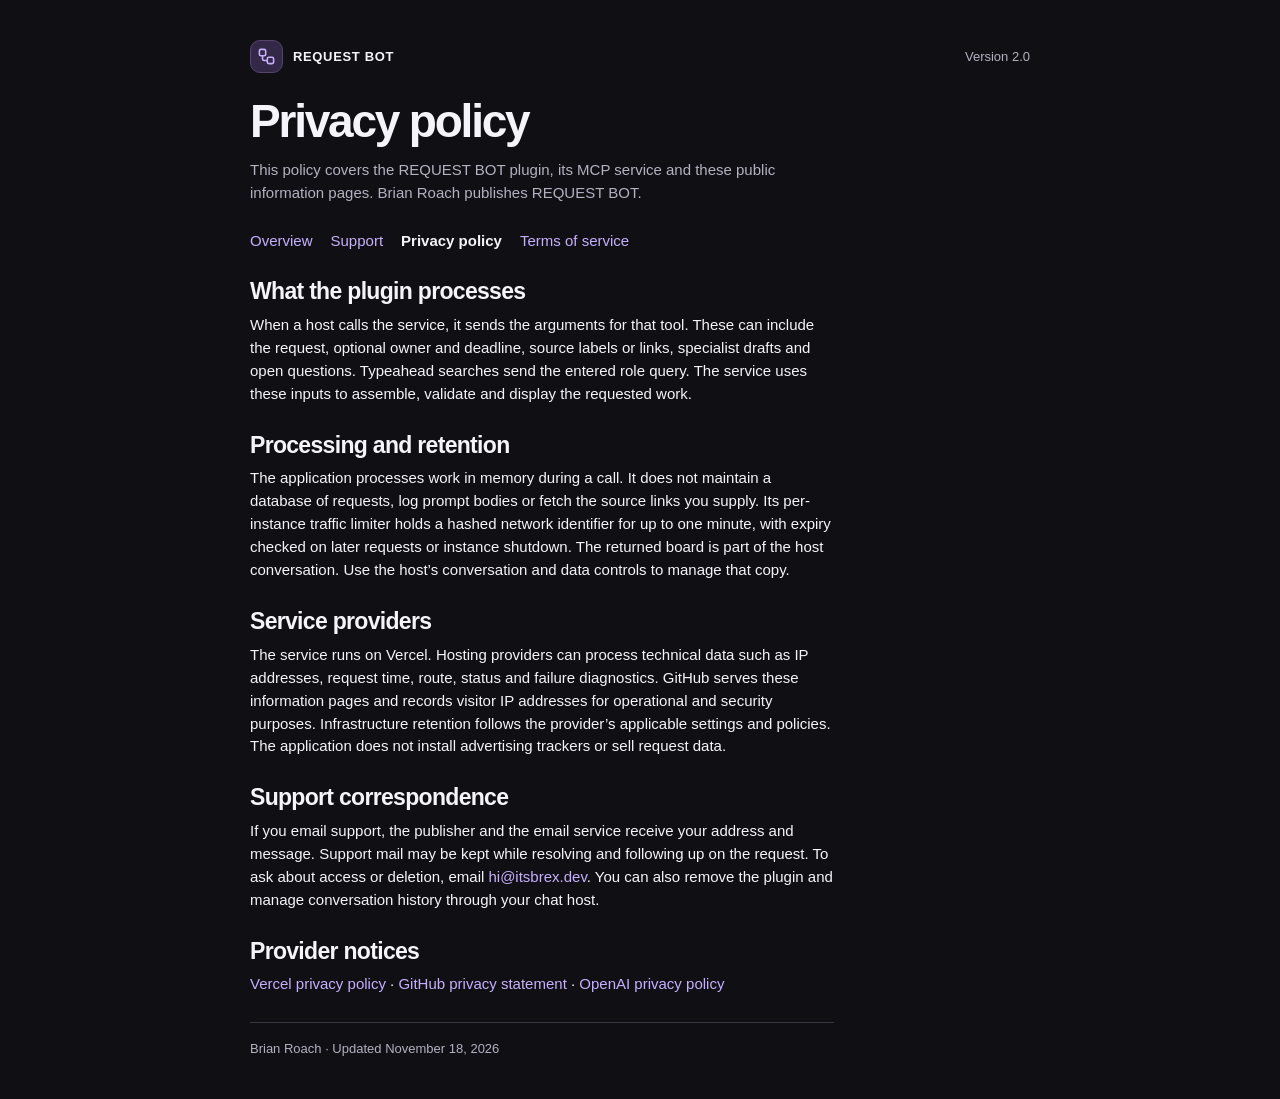
==== request-bot/privacy/index.html @ c8be2474 "Publish REQUEST BOT overview, support, privacy and terms on GitHub Pages" ====
<!doctype html><html lang="en" class="dark"><head><meta charset="utf-8"><meta name="viewport" content="width=device-width, initial-scale=1"><title>Privacy policy | REQUEST BOT</title><link rel="stylesheet" href="../site.css"></head><body><main class="wrap public"><div class="topline"><div class="wordmark"><span class="mark"><svg xmlns="http://www.w3.org/2000/svg" width="19" height="19" viewBox="0 0 24 24" fill="none" stroke="currentColor" stroke-width="2" stroke-linecap="round" stroke-linejoin="round" class="lucide lucide-workflow" aria-hidden="true"><rect width="8" height="8" x="3" y="3" rx="2"></rect><path d="M7 11v4a2 2 0 0 0 2 2h4"></path><rect width="8" height="8" x="13" y="13" rx="2"></rect></svg></span>REQUEST BOT</div><span class="meta fine">Version 2.0</span></div><article><header><h1>Privacy policy</h1><p class="sub">This policy covers the REQUEST BOT plugin, its MCP service and these public information pages. Brian Roach publishes REQUEST BOT.</p></header><nav aria-label="Site pages"><a href="../">Overview</a><a href="../support/">Support</a><a aria-current="page" href="../privacy/">Privacy policy</a><a href="../terms/">Terms of service</a></nav><section><h2>What the plugin processes</h2><p>When a host calls the service, it sends the arguments for that tool. These can include the request, optional owner and deadline, source labels or links, specialist drafts and open questions. Typeahead searches send the entered role query. The service uses these inputs to assemble, validate and display the requested work.</p></section><section><h2>Processing and retention</h2><p>The application processes work in memory during a call. It does not maintain a database of requests, log prompt bodies or fetch the source links you supply. Its per-instance traffic limiter holds a hashed network identifier for up to one minute, with expiry checked on later requests or instance shutdown. The returned board is part of the host conversation. Use the host’s conversation and data controls to manage that copy.</p></section><section><h2>Service providers</h2><p>The service runs on Vercel. Hosting providers can process technical data such as IP addresses, request time, route, status and failure diagnostics. GitHub serves these information pages and records visitor IP addresses for operational and security purposes. Infrastructure retention follows the provider’s applicable settings and policies. The application does not install advertising trackers or sell request data.</p></section><section><h2>Support correspondence</h2><p>If you email support, the publisher and the email service receive your address and message. Support mail may be kept while resolving and following up on the request. To ask about access or deletion, email <a href="mailto:hi@itsbrex.dev?subject=REQUEST%20BOT">hi@itsbrex.dev</a>. You can also remove the plugin and manage conversation history through your chat host.</p></section><section><h2>Provider notices</h2><p><a href="https://vercel.com/legal/privacy-policy">Vercel privacy policy</a> · <a href="https://docs.github.com/en/site-policy/privacy-policies/github-general-privacy-statement">GitHub privacy statement</a> · <a href="https://openai.com/policies/privacy-policy/">OpenAI privacy policy</a></p></section><footer class="fine meta">Brian Roach · Updated November 18, 2026</footer></article></main></body></html>
---- request-bot/site.css ----
/*! tailwindcss v4.3.5 | MIT License | https://tailwindcss.com */
@layer properties{@supports (((-webkit-hyphens:none)) and (not (margin-trim:block))) or ((-moz-orient:inline) and (not (color:rgb(from red r g b)))){*,:before,:after,::backdrop{--tw-outline-style:solid}}}@layer theme{:root,:host{--font-sans:Inter,ui-sans-serif,-apple-system,BlinkMacSystemFont,"Segoe UI",sans-serif;--font-mono:ui-monospace, SFMono-Regular, Menlo, Monaco, Consolas, "Liberation Mono", "Courier New", monospace;--default-font-family:var(--font-sans);--default-mono-font-family:var(--font-mono)}}@layer base{*,:after,:before,::backdrop{box-sizing:border-box;border:0 solid;margin:0;padding:0}::file-selector-button{box-sizing:border-box;border:0 solid;margin:0;padding:0}html,:host{-webkit-text-size-adjust:100%;tab-size:4;line-height:1.5;font-family:var(--default-font-family,-apple-system, BlinkMacSystemFont, "Segoe UI", Roboto, "Helvetica Neue", "Noto Sans", Arial, sans-serif, "Apple Color Emoji", "Segoe UI Emoji", "Segoe UI Symbol", "Noto Color Emoji");font-feature-settings:var(--default-font-feature-settings,normal);font-variation-settings:var(--default-font-variation-settings,normal);-webkit-tap-highlight-color:transparent}hr{height:0;color:inherit;border-top-width:1px}abbr:where([title]){-webkit-text-decoration:underline dotted;text-decoration:underline dotted}h1,h2,h3,h4,h5,h6{font-size:inherit;font-weight:inherit}a{color:inherit;-webkit-text-decoration:inherit;-webkit-text-decoration:inherit;-webkit-text-decoration:inherit;text-decoration:inherit}b,strong{font-weight:bolder}code,kbd,samp,pre{font-family:var(--default-mono-font-family,ui-monospace, SFMono-Regular, Menlo, Monaco, Consolas, "Liberation Mono", "Courier New", monospace);font-feature-settings:var(--default-mono-font-feature-settings,normal);font-variation-settings:var(--default-mono-font-variation-settings,normal);font-size:1em}small{font-size:80%}sub,sup{vertical-align:baseline;font-size:75%;line-height:0;position:relative}sub{bottom:-.25em}sup{top:-.5em}table{text-indent:0;border-color:inherit;border-collapse:collapse}:-moz-focusring:where(:not(iframe)){outline:auto}progress{vertical-align:baseline}summary{display:list-item}ol,ul,menu{list-style:none}img,svg,video,canvas,audio,iframe,embed,object{vertical-align:middle;display:block}img,video{max-width:100%;height:auto}button,input,select,optgroup,textarea{font:inherit;font-feature-settings:inherit;font-variation-settings:inherit;letter-spacing:inherit;color:inherit;opacity:1;background-color:#0000;border-radius:0}::file-selector-button{font:inherit;font-feature-settings:inherit;font-variation-settings:inherit;letter-spacing:inherit;color:inherit;opacity:1;background-color:#0000;border-radius:0}:where(select:is([multiple],[size])) optgroup{font-weight:bolder}:where(select:is([multiple],[size])) optgroup option{padding-inline-start:20px}::file-selector-button{margin-inline-end:4px}::placeholder{opacity:1}@supports (not ((-webkit-appearance:-apple-pay-button))) or (contain-intrinsic-size:1px){::placeholder{color:currentColor}@supports (color:color-mix(in lab, red, red)){::placeholder{color:color-mix(in oklab, currentcolor 50%, transparent)}}}textarea{resize:vertical}::-webkit-search-decoration{-webkit-appearance:none}::-webkit-date-and-time-value{min-height:1lh;text-align:inherit}::-webkit-datetime-edit{display:inline-flex}::-webkit-datetime-edit-fields-wrapper{padding:0}::-webkit-datetime-edit{padding-block:0}::-webkit-datetime-edit-year-field{padding-block:0}::-webkit-datetime-edit-month-field{padding-block:0}::-webkit-datetime-edit-day-field{padding-block:0}::-webkit-datetime-edit-hour-field{padding-block:0}::-webkit-datetime-edit-minute-field{padding-block:0}::-webkit-datetime-edit-second-field{padding-block:0}::-webkit-datetime-edit-millisecond-field{padding-block:0}::-webkit-datetime-edit-meridiem-field{padding-block:0}::-webkit-calendar-picker-indicator{line-height:1}:-moz-ui-invalid{box-shadow:none}button,input:where([type=button],[type=reset],[type=submit]){appearance:button}::file-selector-button{appearance:button}::-webkit-inner-spin-button{height:auto}::-webkit-outer-spin-button{height:auto}[hidden]:where(:not([hidden=until-found])){display:none!important}}@layer components;@layer utilities{.visible{visibility:visible}.absolute{position:absolute}.isolate{isolation:isolate}.block{display:block}.table{display:table}.outline{outline-style:var(--tw-outline-style);outline-width:1px}}:root{color-scheme:dark;--ink:#f5f4fa;--muted:#b4b1c1;--violet:#c7afff;--accent:#9a72ee;--line:#383440;--panel:#1c1a21}*{box-sizing:border-box}body{color:var(--ink);font:15px/1.53 var(--font-sans,system-ui);overflow-wrap:anywhere;background:#101014;margin:0}h1,h2,h3,p{margin:0}button,input,textarea{font:inherit}button,a,summary{touch-action:manipulation}button,summary{cursor:pointer}button:disabled{opacity:.55;cursor:wait}a{color:var(--violet);text-underline-offset:3px}button:focus-visible,a:focus-visible,summary:focus-visible,input:focus-visible,textarea:focus-visible{outline-offset:3px;outline:3px solid #d2bfff}.wrap{max-width:860px;margin:auto;padding:clamp(16px,4vw,40px)}.topline{justify-content:space-between;align-items:center;gap:10px;margin-bottom:24px;display:flex}.wordmark{letter-spacing:.05em;align-items:center;gap:10px;font-size:13px;font-weight:700;display:flex}.mark{width:33px;height:33px;color:var(--violet);background:#332847;border:1px solid #56446f;border-radius:10px;place-items:center;display:grid}.eyebrow{color:var(--violet);font-size:12px;font-weight:600}.sub,.meta,small{color:var(--muted)}h1{letter-spacing:-.048em;font-size:clamp(29px,5vw,46px);font-weight:650;line-height:1.08}h2{letter-spacing:-.03em;font-size:23px;font-weight:640;line-height:1.2}h3{font-size:16px;font-weight:650;line-height:1.4}.sub{margin-top:9px}.card{background:var(--panel);border:1px solid var(--line);border-radius:15px;padding:17px}.stack{gap:12px;display:grid}.section{margin-top:22px}.row,.actions,.nav{flex-wrap:wrap;align-items:center;gap:10px;display:flex}.row.between{justify-content:space-between}.button,.tab,.chip{border-radius:9px;justify-content:center;align-items:center;gap:7px;min-height:44px;padding:9px 14px;font-size:14px;font-weight:620;text-decoration:none;display:inline-flex}.primary{color:#1d142c;background:#c7afff;border:1px solid #c7afff}.outline,.tab{color:var(--ink);border:1px solid var(--line);background:#211e28}.ghost{color:var(--violet);background:0 0;border:1px solid #0000}.tab.active{color:#ecdeff;background:#383044;border-color:#6f568c}.nav{gap:6px;margin:20px 0 14px}.badge{color:var(--violet);font-size:12px;font-weight:600;display:inline-block}.grid{grid-template-columns:repeat(auto-fit,minmax(min(100%,235px),1fr));gap:10px;display:grid}.role-card{text-align:left;color:var(--ink);gap:6px;width:100%;font-weight:400;display:grid}.role-card:hover,details.card[open]{border-color:#695285}.tasknum{color:var(--violet);background:#292331;border-radius:6px;place-items:center;padding:3px 9px;font:12px/1.5 ui-monospace,monospace;display:inline-grid}.field{margin-bottom:7px;font-size:14px;font-weight:600;display:block}textarea,input{color:var(--ink);background:#17151c;border:1px solid #55505f;border-radius:9px;width:100%;padding:11px 12px}textarea{resize:vertical;min-height:78px}.table-scroll{overflow:auto}.table-scroll table{border-collapse:collapse;text-align:left;min-width:100%}.table-scroll th,.table-scroll td{border-bottom:1px solid var(--line);vertical-align:top;padding:8px}.table-scroll th{color:var(--violet)}details>summary{align-content:center;min-height:44px;font-weight:600}.block{border-top:1px solid var(--line);padding:12px 0}.block p{white-space:pre-line}.block ul,.checks{padding-left:20px;list-style:outside}.block p,.block ul,.block .table-scroll{margin-top:5px}.block small{margin-top:7px;display:block}.note{border-left:3px solid var(--accent);color:#d5d0df;padding-left:12px}.notice{color:#e5d5ff}.fine{font-size:13px}.public article{max-width:70ch}.public section,.public footer{margin-top:26px}.public section p,.public section ul{margin-top:8px}.public header h1{margin-bottom:12px}.public nav{flex-wrap:wrap;gap:18px;margin:25px 0;display:flex}.public nav a[aria-current=page]{color:var(--ink);font-weight:650}.public footer{border-top:1px solid var(--line);padding-top:16px}@media (max-width:430px){.wrap{padding:16px 12px}.card{padding:13px}.topline{margin-bottom:16px}.nav{gap:4px}.tab{padding:8px 10px}.actions .button{flex-grow:1}}@media (prefers-reduced-motion:no-preference){.role-card,.button,.tab{transition:background-color .14s,border-color .14s}.button:active{transform:translateY(1px)}}@property --tw-outline-style{syntax:"*";inherits:false;initial-value:solid}
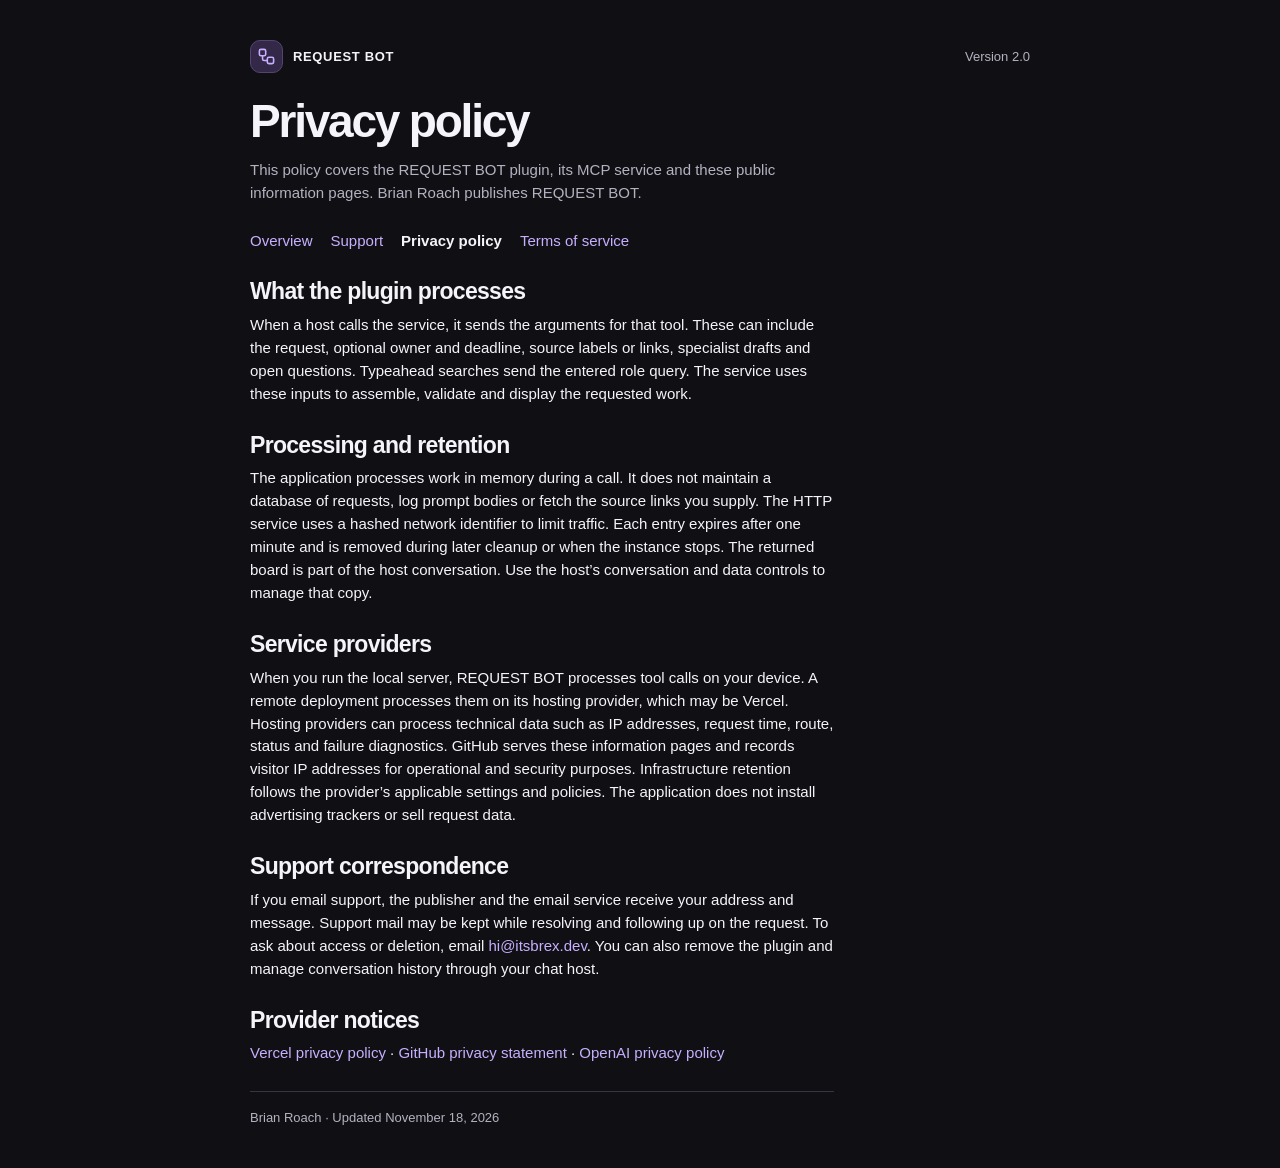
==== commit 7f39a10b: "Add REQUEST BOT v2 walkthrough and clarify local processing" ====
--- a/request-bot/privacy/index.html
+++ b/request-bot/privacy/index.html
@@ -1 +1 @@
-<!doctype html><html lang="en" class="dark"><head><meta charset="utf-8"><meta name="viewport" content="width=device-width, initial-scale=1"><title>Privacy policy | REQUEST BOT</title><link rel="stylesheet" href="../site.css"></head><body><main class="wrap public"><div class="topline"><div class="wordmark"><span class="mark"><svg xmlns="http://www.w3.org/2000/svg" width="19" height="19" viewBox="0 0 24 24" fill="none" stroke="currentColor" stroke-width="2" stroke-linecap="round" stroke-linejoin="round" class="lucide lucide-workflow" aria-hidden="true"><rect width="8" height="8" x="3" y="3" rx="2"></rect><path d="M7 11v4a2 2 0 0 0 2 2h4"></path><rect width="8" height="8" x="13" y="13" rx="2"></rect></svg></span>REQUEST BOT</div><span class="meta fine">Version 2.0</span></div><article><header><h1>Privacy policy</h1><p class="sub">This policy covers the REQUEST BOT plugin, its MCP service and these public information pages. Brian Roach publishes REQUEST BOT.</p></header><nav aria-label="Site pages"><a href="../">Overview</a><a href="../support/">Support</a><a aria-current="page" href="../privacy/">Privacy policy</a><a href="../terms/">Terms of service</a></nav><section><h2>What the plugin processes</h2><p>When a host calls the service, it sends the arguments for that tool. These can include the request, optional owner and deadline, source labels or links, specialist drafts and open questions. Typeahead searches send the entered role query. The service uses these inputs to assemble, validate and display the requested work.</p></section><section><h2>Processing and retention</h2><p>The application processes work in memory during a call. It does not maintain a database of requests, log prompt bodies or fetch the source links you supply. Its per-instance traffic limiter holds a hashed network identifier for up to one minute, with expiry checked on later requests or instance shutdown. The returned board is part of the host conversation. Use the host’s conversation and data controls to manage that copy.</p></section><section><h2>Service providers</h2><p>The service runs on Vercel. Hosting providers can process technical data such as IP addresses, request time, route, status and failure diagnostics. GitHub serves these information pages and records visitor IP addresses for operational and security purposes. Infrastructure retention follows the provider’s applicable settings and policies. The application does not install advertising trackers or sell request data.</p></section><section><h2>Support correspondence</h2><p>If you email support, the publisher and the email service receive your address and message. Support mail may be kept while resolving and following up on the request. To ask about access or deletion, email <a href="mailto:hi@itsbrex.dev?subject=REQUEST%20BOT">hi@itsbrex.dev</a>. You can also remove the plugin and manage conversation history through your chat host.</p></section><section><h2>Provider notices</h2><p><a href="https://vercel.com/legal/privacy-policy">Vercel privacy policy</a> · <a href="https://docs.github.com/en/site-policy/privacy-policies/github-general-privacy-statement">GitHub privacy statement</a> · <a href="https://openai.com/policies/privacy-policy/">OpenAI privacy policy</a></p></section><footer class="fine meta">Brian Roach · Updated November 18, 2026</footer></article></main></body></html>
+<!doctype html><html lang="en" class="dark"><head><meta charset="utf-8"><meta name="viewport" content="width=device-width, initial-scale=1"><title>Privacy policy | REQUEST BOT</title><link rel="stylesheet" href="../site.css"></head><body><main class="wrap public"><div class="topline"><div class="wordmark"><span class="mark"><svg xmlns="http://www.w3.org/2000/svg" width="19" height="19" viewBox="0 0 24 24" fill="none" stroke="currentColor" stroke-width="2" stroke-linecap="round" stroke-linejoin="round" class="lucide lucide-workflow" aria-hidden="true"><rect width="8" height="8" x="3" y="3" rx="2"></rect><path d="M7 11v4a2 2 0 0 0 2 2h4"></path><rect width="8" height="8" x="13" y="13" rx="2"></rect></svg></span>REQUEST BOT</div><span class="meta fine">Version 2.0</span></div><article><header><h1>Privacy policy</h1><p class="sub">This policy covers the REQUEST BOT plugin, its MCP service and these public information pages. Brian Roach publishes REQUEST BOT.</p></header><nav aria-label="Site pages"><a href="../">Overview</a><a href="../support/">Support</a><a aria-current="page" href="../privacy/">Privacy policy</a><a href="../terms/">Terms of service</a></nav><section><h2>What the plugin processes</h2><p>When a host calls the service, it sends the arguments for that tool. These can include the request, optional owner and deadline, source labels or links, specialist drafts and open questions. Typeahead searches send the entered role query. The service uses these inputs to assemble, validate and display the requested work.</p></section><section><h2>Processing and retention</h2><p>The application processes work in memory during a call. It does not maintain a database of requests, log prompt bodies or fetch the source links you supply. The HTTP service uses a hashed network identifier to limit traffic. Each entry expires after one minute and is removed during later cleanup or when the instance stops. The returned board is part of the host conversation. Use the host’s conversation and data controls to manage that copy.</p></section><section><h2>Service providers</h2><p>When you run the local server, REQUEST BOT processes tool calls on your device. A remote deployment processes them on its hosting provider, which may be Vercel. Hosting providers can process technical data such as IP addresses, request time, route, status and failure diagnostics. GitHub serves these information pages and records visitor IP addresses for operational and security purposes. Infrastructure retention follows the provider’s applicable settings and policies. The application does not install advertising trackers or sell request data.</p></section><section><h2>Support correspondence</h2><p>If you email support, the publisher and the email service receive your address and message. Support mail may be kept while resolving and following up on the request. To ask about access or deletion, email <a href="mailto:hi@itsbrex.dev?subject=REQUEST%20BOT">hi@itsbrex.dev</a>. You can also remove the plugin and manage conversation history through your chat host.</p></section><section><h2>Provider notices</h2><p><a href="https://vercel.com/legal/privacy-policy">Vercel privacy policy</a> · <a href="https://docs.github.com/en/site-policy/privacy-policies/github-general-privacy-statement">GitHub privacy statement</a> · <a href="https://openai.com/policies/privacy-policy/">OpenAI privacy policy</a></p></section><footer class="fine meta">Brian Roach · Updated November 18, 2026</footer></article></main></body></html>
